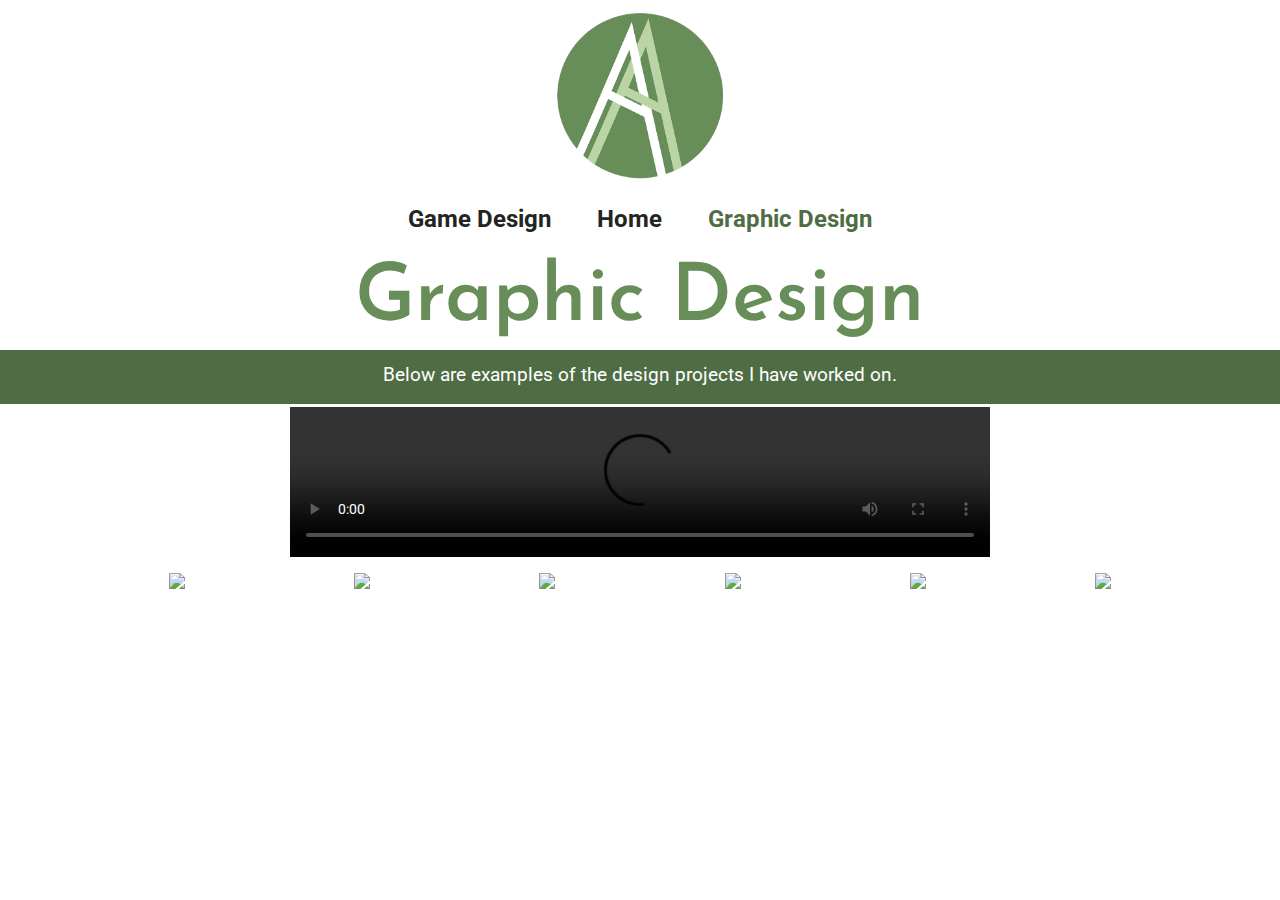
==== design/index.html @ ef90a54a "Website rehaul v1" ====
<!DOCTYPE html>
<html>
  <head>
    <meta name="robots" content="noindex, nofollow" />
    <title>Arline Acevedo | Graphic Design</title>

    <link rel="stylesheet" type="text/css" href="../stylesheet.css" />

    <!--Fonts-->
    <link
      href="https://fonts.googleapis.com/css2?family=Josefin+Sans:wght@400;600&display=swap"
      rel="stylesheet"
    />

    <link
      href="https://fonts.googleapis.com/css2?family=Roboto:wght@300;400&display=swap"
      rel="stylesheet"
    />
    <!--Font end-->
  </head>

  <body>
    <a href="../index.html"
      ><img id="logo" src="../aalogo.png" alt="Arline Acevedo logo"
    /></a>
    <section class="nav">
      <ul>
        <li><a href="../game/index.html">Game Design</a></li>
        <li><a href="../index.html">Home</a></li>
        <li id="page">Graphic Design</li>
      </ul>
    </section>

    <h1>Graphic Design</h1>
    <section class="description">
      <p>
        Below are examples of the design projects I have worked on.
      </p>
    </section>
    <video src="design/stime.MP4" controls></video>

    <div class="container">
      <img src="design/mc.png" />
      <img src="design/queen.png" />
      <img src="design/queenp2.png" />
      <img src="design/bm.png" />
      <img src="design/rand.png" />
      <img src="design/chicken.png" />
    </div>
  </body>
</html>
---- stylesheet.css ----
* {
  margin: 0;
  padding: 0;
}

body {
  font-family: "Roboto", sans-serif;
}

p {
  font-family: "Roboto", sans-serif;
  font-weight: 400;
  font-size: 1.19rem;
  text-align: center;
  margin: 0 3rem 1% 3rem;
}

#logo {
  display: block;
  margin: 1% auto;
  width: 13%;
  height: auto;
}
#logo:hover {
  opacity: 0.75;
}

.nav {
  text-align: center;
  list-style: none;
  margin: 2% auto;
  padding: 0;
  font-weight: bold;
  font-size: 1.5rem;
}

.nav li {
  display: inline;
  padding: 20px;
}

.nav a {
  display: inline-block;
  color: #232523;
  text-decoration: none;
}

.nav a:hover {
  text-decoration: underline #678d58;
}

.nav li {
  list-style: none;
}

.nav #page {
  color: #4f6d44;
}
.nav #page:hover {
  text-decoration: none;
}

h1 {
  text-align: center;
  font-family: "Josefin Sans", sans-serif;
  font-weight: 600;
  font-size: 5rem;
  margin: 1.7rem auto auto auto;
  color: #678d58;
}

#aboutme {
  margin-bottom: 0%;
}

.description {
  color: white;
  background-color: #4f6d44;
  margin: 10px 0 3px 0;
  padding: 1% 0 5px 0;
}
.container {
  display: flex;
  flex-wrap: wrap;
  justify-content: space-evenly;
  align-items: stretch;
}
.container img {
  width: fit-content;
  height: auto;
  justify-content: space-evenly;
  margin-bottom: 1rem;
}

video {
  width: 700px !important;
  height: auto !important;
  display: block;
  margin: 0 auto 1rem auto;
}

@media (max-width: 1030px) {
  .container {
    flex-direction: column;
  }

  #logo {
    width: 18%;
    margin-top: 3%;
  }

  .container img {
    width: 100%;
    height: auto;
  }

  video {
    display: block;
    margin: 1rem auto;
    width: 100% !important;
    height: auto !important;
  }
  .nav {
    font-size: 1.5rem;
    border-top: none;
    background-color: #678d58;
  }
  .nav li {
    display: block;
    margin: 0;
    padding: 1%;
    border-top: 0.5rem solid white;
  }

  .nav a {
    display: block;
  }

  .nav #page {
    color: white;
  }
  h1 {
    font-size: 4rem;
  }

  .description {
    color: #232523;
    background: none;
    border-top: 5px dotted #678d58;
    border-bottom: 5px dotted #678d58;
  }
}

@media (max-width: 700px) {
  .container {
    flex-direction: column;
  }

  #logo {
    width: 27%;
    margin-top: 3%;
  }

  .container img {
    width: 100%;
    height: auto;
  }

  video {
    display: block;
    margin: 1rem auto;
    width: 100% !important;
    height: auto !important;
  }
  .nav {
    font-size: 1.2rem;
    border-top: none;
    background-color: #678d58;
  }
  .nav li {
    display: block;
    margin: 0;
    padding: 1%;
    border-top: 0.5rem solid white;
  }

  .nav a {
    display: block;
  }

  .nav #page {
    color: white;
  }

  h1 {
    font-size: 3rem;
  }

  .description {
    color: #232523;
    background: none;
    border-top: 5px dotted #678d58;
    border-bottom: 5px dotted #678d58;
  }
}
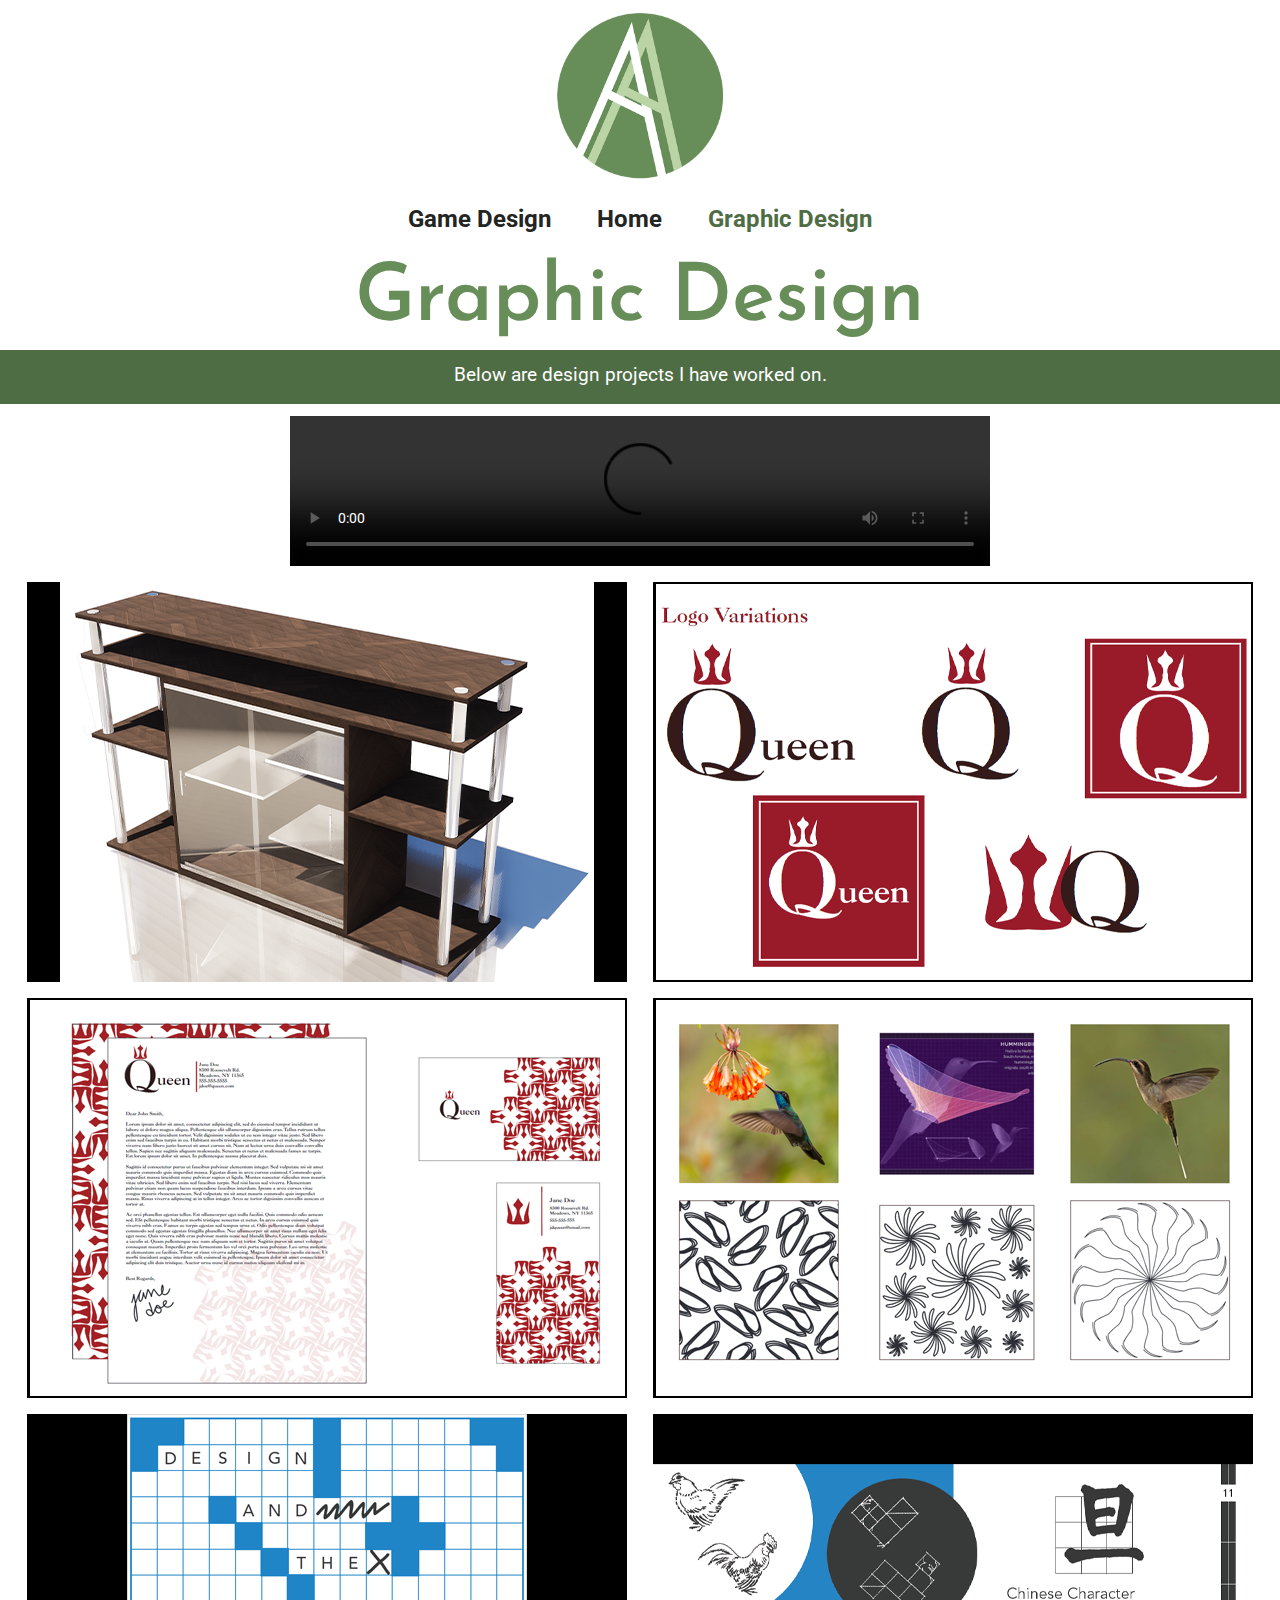
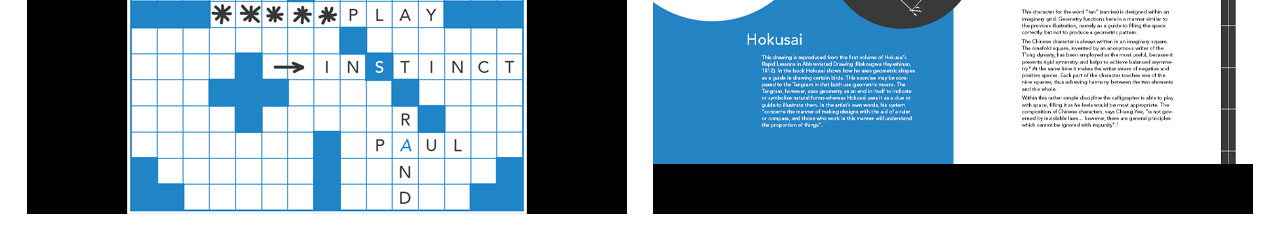
==== commit 4fedad36: "img update" ====
--- a/design/index.html
+++ b/design/index.html
@@ -34,18 +34,19 @@
     <h1>Graphic Design</h1>
     <section class="description">
       <p>
-        Below are examples of the design projects I have worked on.
+        Below are design projects I have worked on.
       </p>
     </section>
-    <video src="design/stime.MP4" controls></video>
+
+    <video src="stime.MP4" controls></video>
 
     <div class="container">
-      <img src="design/mc.png" />
-      <img src="design/queen.png" />
-      <img src="design/queenp2.png" />
-      <img src="design/bm.png" />
-      <img src="design/rand.png" />
-      <img src="design/chicken.png" />
+      <img src="mc.png" />
+      <img src="queen.png" />
+      <img src="queenp2.png" />
+      <img src="bm.png" />
+      <img src="rand.png" />
+      <img src="chicken.png" />
     </div>
   </body>
 </html>
--- a/stylesheet.css
+++ b/stylesheet.css
@@ -76,7 +76,7 @@
 .description {
   color: white;
   background-color: #4f6d44;
-  margin: 10px 0 3px 0;
+  margin: 10px 0 1% 0;
   padding: 1% 0 5px 0;
 }
 .container {
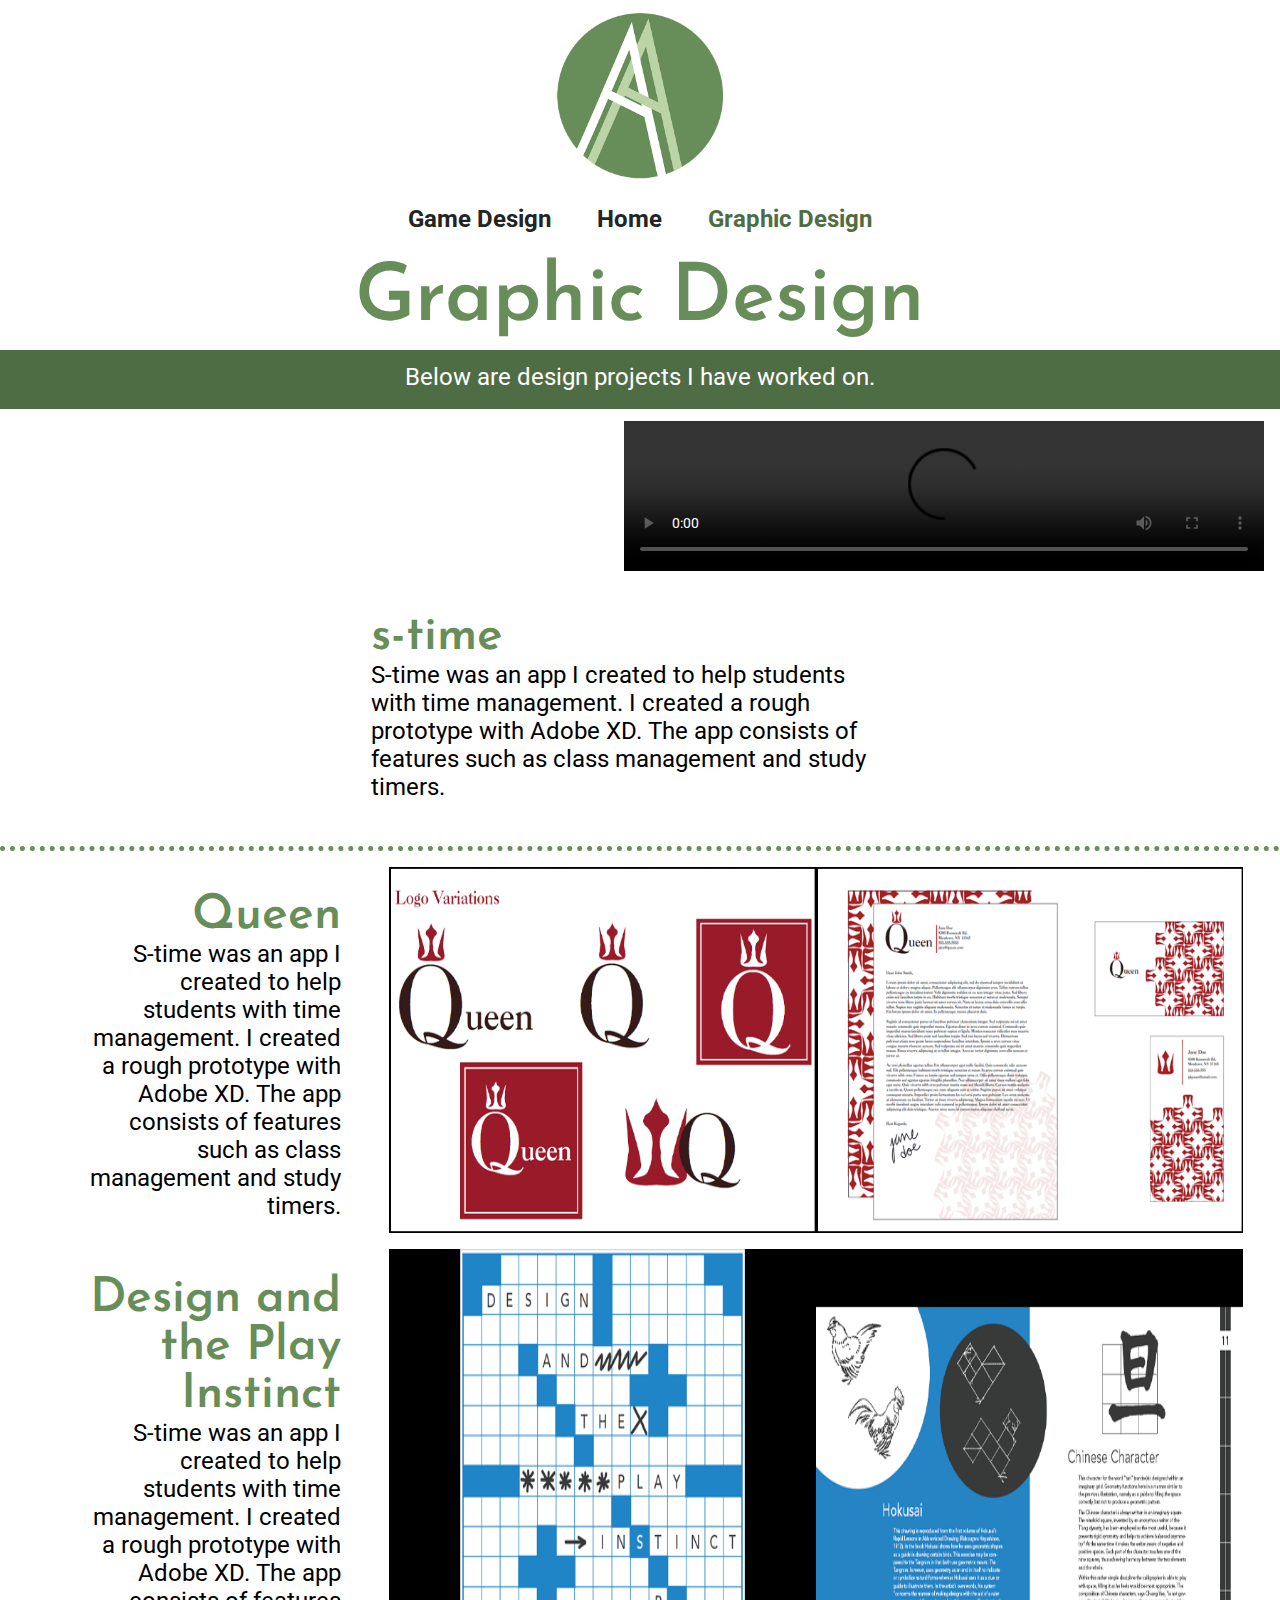
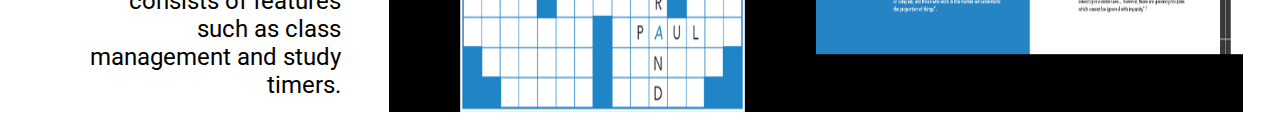
==== commit dafd5050: "paragraph fixes" ====
--- a/design/index.html
+++ b/design/index.html
@@ -20,16 +20,18 @@
   </head>
 
   <body>
-    <a href="../index.html"
-      ><img id="logo" src="../aalogo.png" alt="Arline Acevedo logo"
-    /></a>
-    <section class="nav">
-      <ul>
-        <li><a href="../game/index.html">Game Design</a></li>
-        <li><a href="../index.html">Home</a></li>
-        <li id="page">Graphic Design</li>
-      </ul>
-    </section>
+    <div class="header">
+      <a href="../index.html"
+        ><img id="logo" src="../aalogo.png" alt="Arline Acevedo logo"
+      /></a>
+      <section class="nav">
+        <ul>
+          <li><a href="../game/index.html">Game Design</a></li>
+          <li><a href="../index.html">Home</a></li>
+          <li id="page">Graphic Design</li>
+        </ul>
+      </section>
+    </div>
 
     <h1>Graphic Design</h1>
     <section class="description">
@@ -38,13 +40,35 @@
       </p>
     </section>
 
-    <video src="stime.MP4" controls></video>
+    <div class="container">
+      <video src="stime.MP4" controls></video>
+      <p id="stime">
+        <a id="title">s-time</a><br />S-time was an app I created to help
+        students with time management. I created a rough prototype with Adobe
+        XD. The app consists of features such as class management and study
+        timers.
+      </p>
+    </div>
+    <div class="border"></div>
 
-    <div class="container">
-      <img src="mc.png" />
+    <div class="picrow">
+      <p>
+        <a id="queen">Queen</a><br />S-time was an app I created to help
+        students with time management. I created a rough prototype with Adobe
+        XD. The app consists of features such as class management and study
+        timers.
+      </p>
       <img src="queen.png" />
       <img src="queenp2.png" />
-      <img src="bm.png" />
+    </div>
+
+    <div class="picrow">
+      <p>
+        <a id="prand">Design and the Play Instinct</a><br />S-time was an app I
+        created to help students with time management. I created a rough
+        prototype with Adobe XD. The app consists of features such as class
+        management and study timers.
+      </p>
       <img src="rand.png" />
       <img src="chicken.png" />
     </div>
--- a/stylesheet.css
+++ b/stylesheet.css
@@ -3,6 +3,10 @@
   padding: 0;
 }
 
+.picrow a img {
+  width: 100%;
+}
+
 body {
   font-family: "Roboto", sans-serif;
 }
@@ -10,7 +14,7 @@
 p {
   font-family: "Roboto", sans-serif;
   font-weight: 400;
-  font-size: 1.19rem;
+  font-size: 1.5rem;
   text-align: center;
   margin: 0 3rem 1% 3rem;
 }
@@ -82,26 +86,127 @@
 .container {
   display: flex;
   flex-wrap: wrap;
+  flex-direction: row;
+  flex-shrink: 0;
+  justify-content: space-evenly;
+  align-content: center;
+  margin-bottom: 2rem;
+}
+
+.container a {
+  color: #4f6d44;
+  text-decoration: none;
+}
+
+.container a:hover {
+  text-decoration: underline;
+}
+
+#stime {
+  width: 40%;
+}
+
+.project {
+  display: flex;
+  flex-direction: column;
   justify-content: space-evenly;
   align-items: stretch;
-}
-.container img {
-  width: fit-content;
+  width: 33%;
+  margin: 1rem 0;
+  padding: 1rem 0;
+  border-bottom: 5px dotted #678d58;
+}
+
+.project img {
+  width: 99%;
   height: auto;
   justify-content: space-evenly;
   margin-bottom: 1rem;
 }
 
+.picrow {
+  display: flex;
+  flex-direction: row;
+  flex-wrap: nowrap;
+  margin: 1rem 0;
+  padding: 0;
+  width: auto;
+  justify-content: center;
+  align-content: center;
+}
+
+.picrow img {
+  width: 33.33%;
+  height: auto;
+}
+
+.picrow p {
+  width: 20%;
+  text-align: right;
+  padding-top: 2%;
+}
+
+#queen {
+  font-size: 3rem;
+  font-family: "Josefin Sans", sans-serif;
+  font-weight: 600;
+  color: #678d58;
+}
+
+#queen:hover {
+  text-decoration: none;
+}
+
+#prand {
+  font-size: 3rem;
+  font-family: "Josefin Sans", sans-serif;
+  font-weight: 600;
+  color: #678d58;
+}
+
+#prand:hover {
+  text-decoration: none;
+}
+
+.container #title {
+  font-size: 3rem;
+  font-family: "Josefin Sans", sans-serif;
+  font-weight: 600;
+  color: #678d58;
+}
+
+#title:hover {
+  text-decoration: none;
+}
+
+.container p {
+  text-align: left;
+  padding: 2% 2% 0 0;
+}
+
 video {
-  width: 700px !important;
+  width: 50% !important;
   height: auto !important;
   display: block;
-  margin: 0 auto 1rem auto;
-}
+  margin: 0 1rem 1rem auto;
+}
+
+.border {
+  border-top: dotted 5px #678d58;
+  margin: 1rem 0;
+}
+
+/*mid*/
 
 @media (max-width: 1030px) {
+  p {
+    font-size: 2rem;
+    width: 90%;
+  }
+
   .container {
     flex-direction: column;
+    width: 100%;
   }
 
   #logo {
@@ -115,7 +220,6 @@
   }
 
   video {
-    display: block;
     margin: 1rem auto;
     width: 100% !important;
     height: auto !important;
@@ -146,14 +250,49 @@
   .description {
     color: #232523;
     background: none;
-    border-top: 5px dotted #678d58;
-    border-bottom: 5px dotted #678d58;
-  }
-}
+    border-top: 5px solid #678d58;
+    border-bottom: 5px solid #678d58;
+  }
+  .project {
+    width: 100%;
+  }
+
+  .picrow {
+    display: flex;
+    flex-direction: column;
+    flex-wrap: wrap;
+    margin: 3rem 0;
+    padding: 0;
+    width: auto;
+  }
+
+  .picrow img {
+    width: 100%;
+    height: auto;
+  }
+
+  .picrow p {
+    width: 80%;
+    text-align: center;
+    padding-top: 0;
+    margin-bottom: 5%;
+  }
+
+  .container p {
+    text-align: center;
+    width: 90%;
+  }
+}
+
+/*small*/
 
 @media (max-width: 700px) {
+  p {
+    font-size: 1.5rem;
+  }
   .container {
     flex-direction: column;
+    width: 100%;
   }
 
   #logo {
@@ -173,7 +312,7 @@
     height: auto !important;
   }
   .nav {
-    font-size: 1.2rem;
+    font-size: 1.5rem;
     border-top: none;
     background-color: #678d58;
   }
@@ -199,7 +338,38 @@
   .description {
     color: #232523;
     background: none;
-    border-top: 5px dotted #678d58;
-    border-bottom: 5px dotted #678d58;
-  }
-}
+    border-top: 5px solid #678d58;
+    border-bottom: 5px solid #678d58;
+  }
+  .project {
+    width: 100%;
+  }
+
+  .container p {
+    text-align: center;
+    width: 90%;
+    font-size: 1.5rem;
+  }
+
+  .picrow {
+    display: flex;
+    flex-direction: column;
+    flex-wrap: wrap;
+    margin: 3rem 0;
+    padding: 0;
+    width: auto;
+  }
+
+  .picrow img {
+    width: 100%;
+    height: auto;
+  }
+
+  .picrow p {
+    width: 80%;
+    font-size: 1.5rem;
+    text-align: center;
+    padding-top: 0;
+    margin-bottom: 5%;
+  }
+}
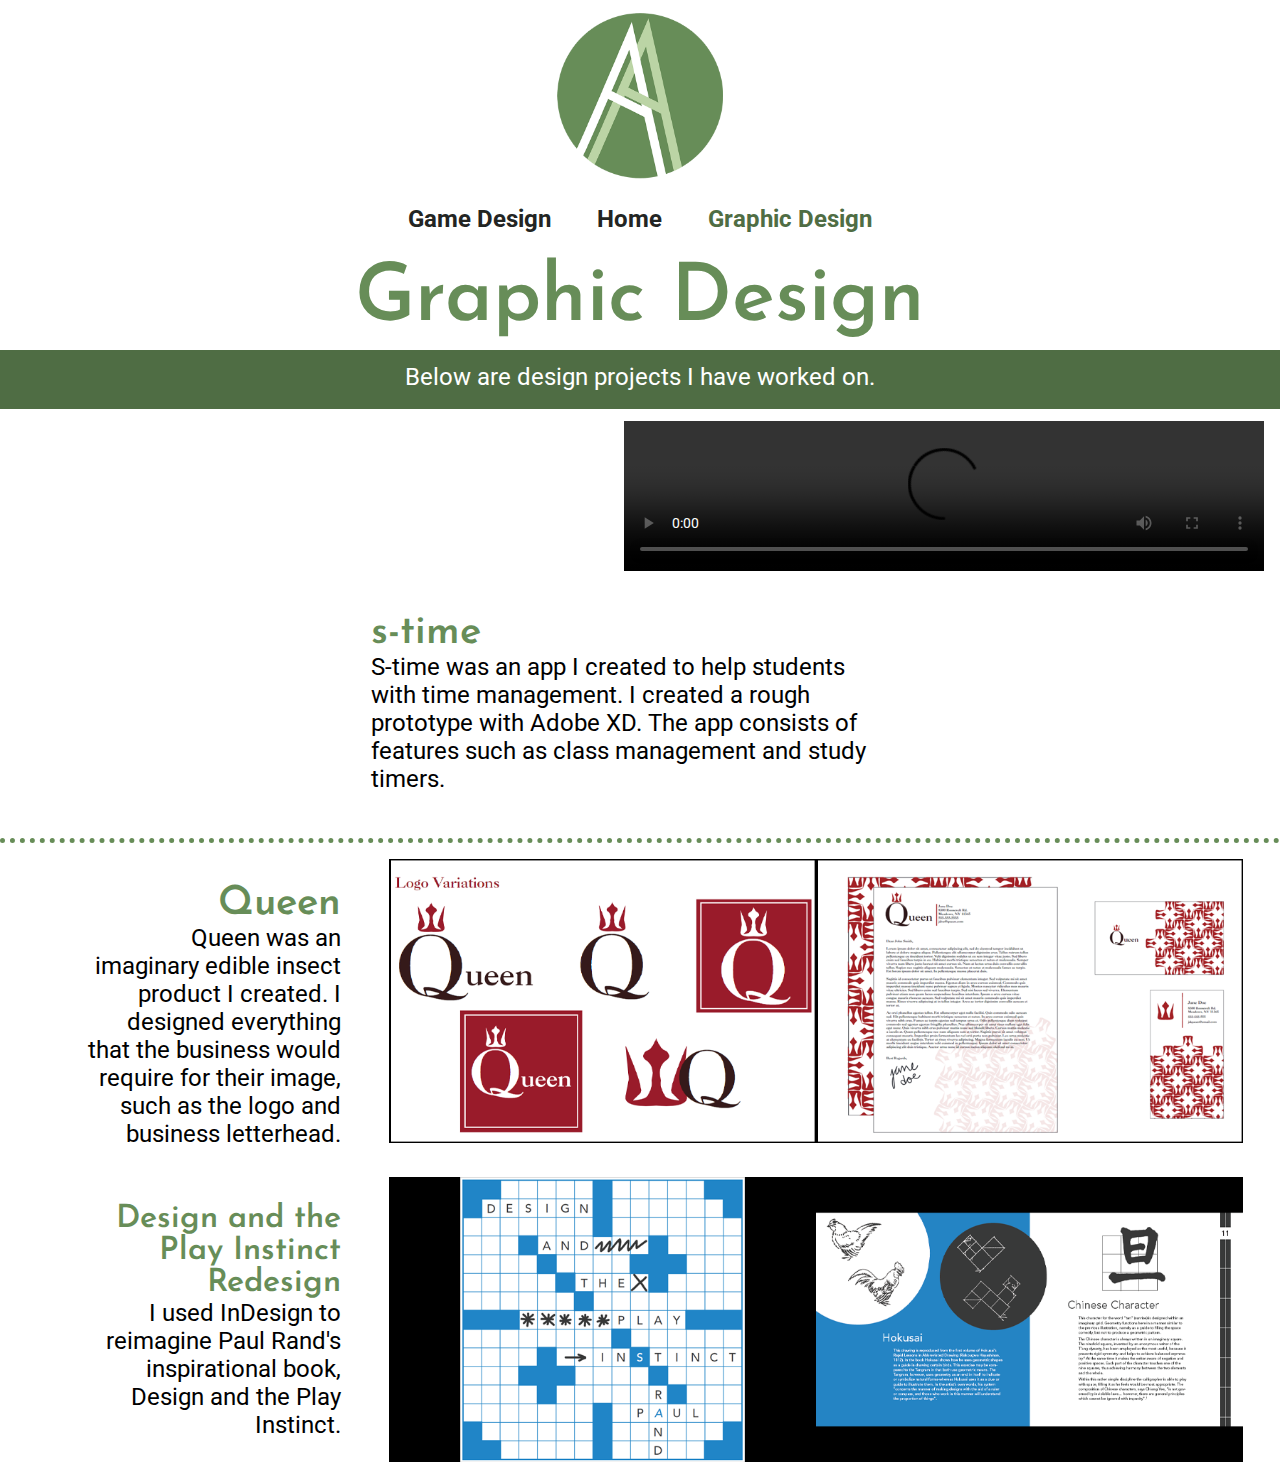
==== commit ca33203a: "Bug fixes" ====
--- a/design/index.html
+++ b/design/index.html
@@ -53,10 +53,10 @@
 
     <div class="picrow">
       <p>
-        <a id="queen">Queen</a><br />S-time was an app I created to help
-        students with time management. I created a rough prototype with Adobe
-        XD. The app consists of features such as class management and study
-        timers.
+        <a id="queen">Queen</a><br />
+        Queen was an imaginary edible insect product I created. I designed
+        everything that the business would require for their image, such as the
+        logo and business letterhead.
       </p>
       <img src="queen.png" />
       <img src="queenp2.png" />
@@ -64,10 +64,9 @@
 
     <div class="picrow">
       <p>
-        <a id="prand">Design and the Play Instinct</a><br />S-time was an app I
-        created to help students with time management. I created a rough
-        prototype with Adobe XD. The app consists of features such as class
-        management and study timers.
+        <a id="prand">Design and the Play Instinct Redesign</a><br />I used
+        InDesign to reimagine Paul Rand's inspirational book, Design and the
+        Play Instinct.
       </p>
       <img src="rand.png" />
       <img src="chicken.png" />
--- a/stylesheet.css
+++ b/stylesheet.css
@@ -1,10 +1,6 @@
 * {
   margin: 0;
   padding: 0;
-}
-
-.picrow a img {
-  width: 100%;
 }
 
 body {
@@ -71,6 +67,15 @@
   font-size: 5rem;
   margin: 1.7rem auto auto auto;
   color: #678d58;
+}
+
+h2 {
+  text-align: center;
+  font-family: "Josefin Sans", sans-serif;
+  font-weight: 400;
+  font-size: 2.5rem;
+  margin-top: 2rem;
+  color: #232523;
 }
 
 #aboutme {
@@ -137,7 +142,7 @@
 
 .picrow img {
   width: 33.33%;
-  height: auto;
+  height: 100%;
 }
 
 .picrow p {
@@ -146,8 +151,16 @@
   padding-top: 2%;
 }
 
+.picrow a img {
+  width: 100%;
+}
+
+.picrow a img:hover {
+  opacity: 0.75;
+}
+
 #queen {
-  font-size: 3rem;
+  font-size: 2.5rem;
   font-family: "Josefin Sans", sans-serif;
   font-weight: 600;
   color: #678d58;
@@ -158,7 +171,7 @@
 }
 
 #prand {
-  font-size: 3rem;
+  font-size: 2rem;
   font-family: "Josefin Sans", sans-serif;
   font-weight: 600;
   color: #678d58;
@@ -169,7 +182,7 @@
 }
 
 .container #title {
-  font-size: 3rem;
+  font-size: 2.5rem;
   font-family: "Josefin Sans", sans-serif;
   font-weight: 600;
   color: #678d58;
